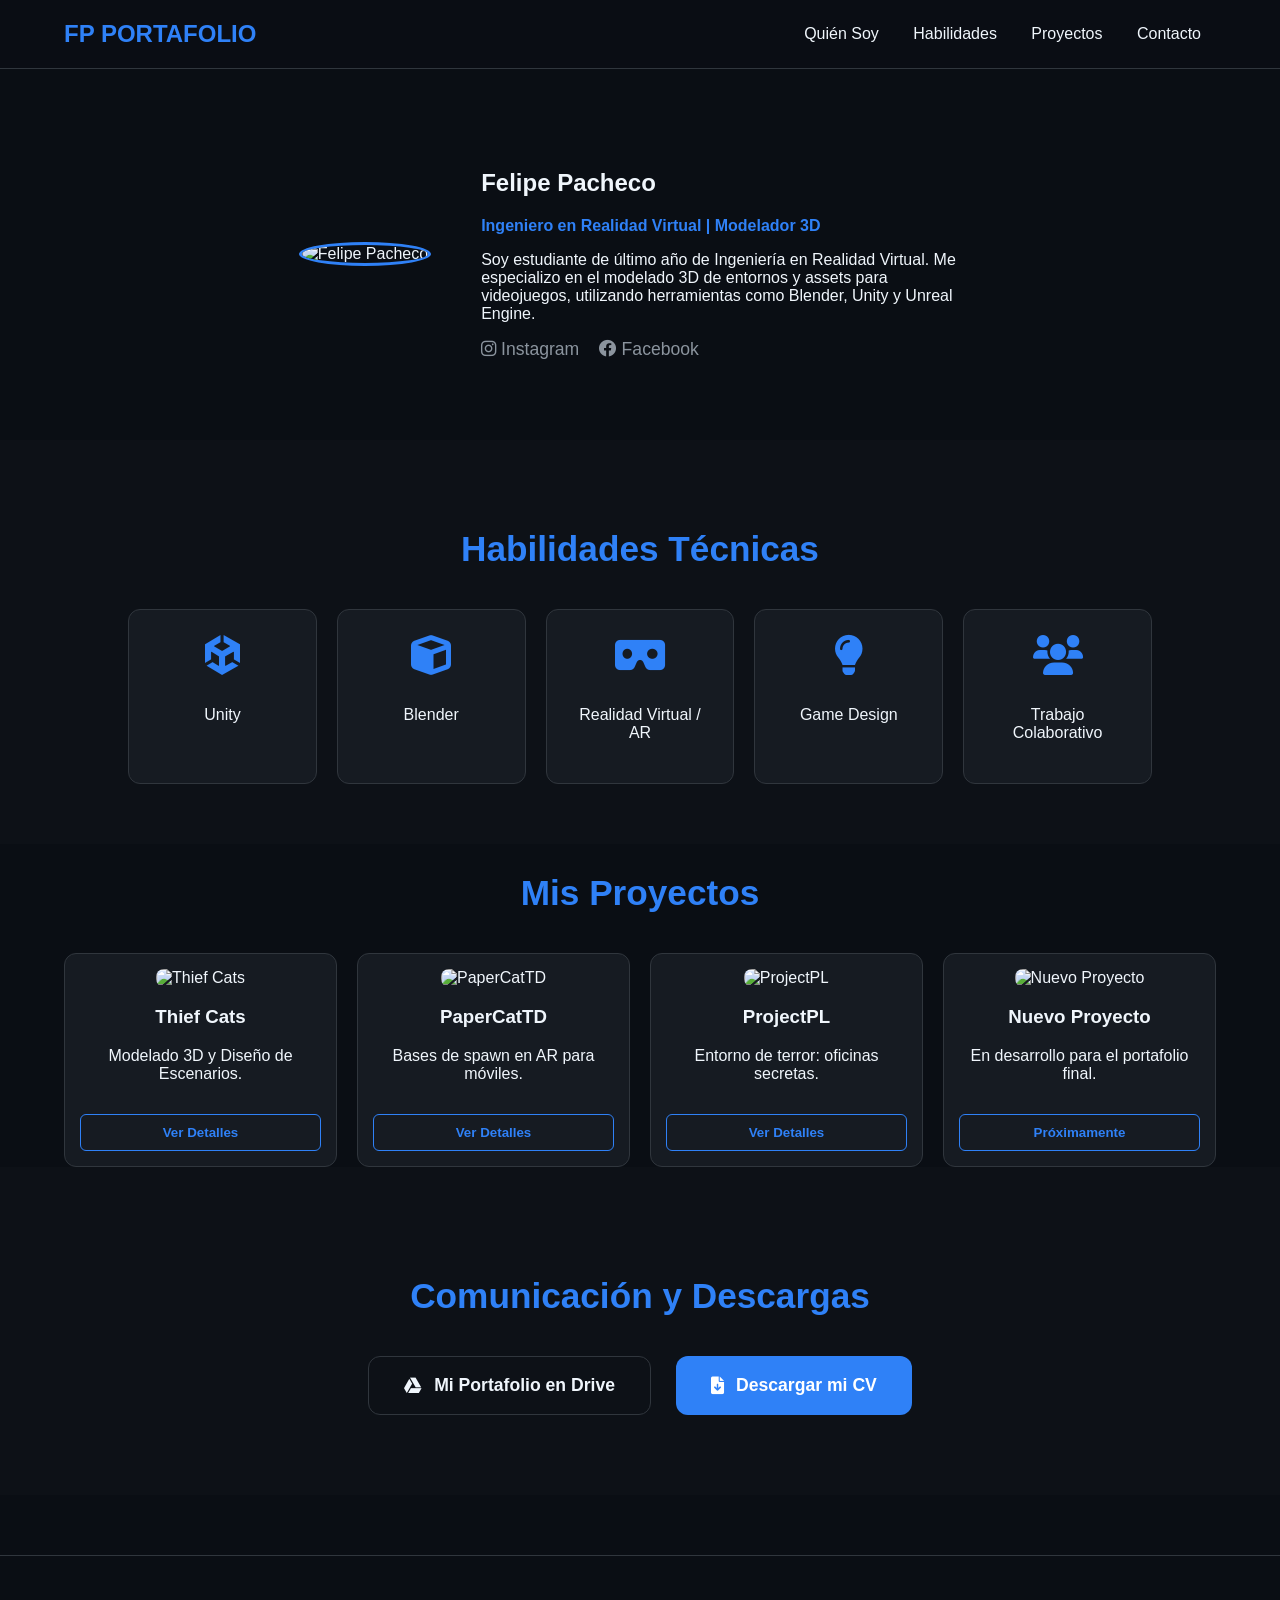
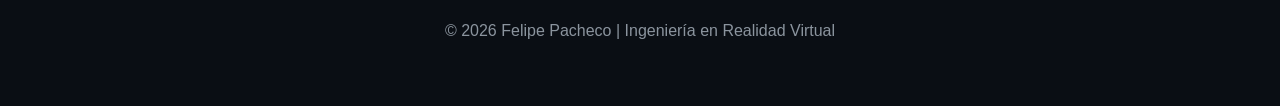
==== index.html @ 053b6bd6 "Update index.html" ====
<!DOCTYPE html>
<html lang="es">
<head>
    <meta charset="UTF-8">
    <meta name="viewport" content="width=device-width, initial-scale=1.0">
    <title>Felipe Pacheco | Portafolio VR</title>
    <link rel="stylesheet" href="Style.css">
    <link rel="stylesheet" href="https://cdnjs.cloudflare.com/ajax/libs/font-awesome/6.0.0/css/all.min.css">
</head>
<body>
    <header>
        <div class="Logo">FP PORTAFOLIO</div>
        <nav>
            <a href="#SobreMi">Quién Soy</a>
            <a href="#Habilidades">Habilidades</a>
            <a href="#Proyectos">Proyectos</a>
            <a href="#Recursos">Contacto</a>
        </nav>
    </header>

<main>
        <section id="SobreMi" class="contenedor">
            <div class="Izquierda">
                <img src="https://encrypted-tbn0.gstatic.com/images?q=tbn:ANd9GcRiE26ff46aKpfHCPy88HJkziodR9zd2jFhlg&s" alt="Felipe Pacheco" class="foto-perfil">
            </div>
            <div class="Derecha">
                <div class="Parrafos">
                    <h1>Felipe Pacheco</h1>
                    <p class="carrera">Ingeniero en Realidad Virtual | Modelador 3D</p>
                    <p class="detalle">
                        Soy estudiante de último año de Ingeniería en Realidad Virtual. 
                        Me especializo en el modelado 3D de entornos y assets para videojuegos, 
                        utilizando herramientas como Blender, Unity y Unreal Engine.
                    </p>
                </div>
                
                <div class="Botones-Redes">
                    <a href="https://www.instagram.com/" target="_blank"><i class="fab fa-instagram"></i> Instagram</a>
                    <a href="https://www.facebook.com/" target="_blank"><i class="fab fa-facebook"></i> Facebook</a>
                </div>
            </div>
        </section>

        <section id="Habilidades" class="seccion-oscura">
            <h2 class="titulo-seccion">Habilidades Técnicas</h2>
            <div class="grid-habilidades">
                <div class="habilidad-card"><i class="fab fa-unity"></i><p>Unity</p></div>
                <div class="habilidad-card"><i class="fas fa-cube"></i><p>Blender</p></div>
                <div class="habilidad-card"><i class="fas fa-vr-cardboard"></i><p>Realidad Virtual / AR</p></div>
                <div class="habilidad-card"><i class="fas fa-lightbulb"></i><p>Game Design</p></div>
                <div class="habilidad-card"><i class="fas fa-users"></i><p>Trabajo Colaborativo</p></div>
            </div>
        </section>

        <section id="Proyectos">
            <h2 class="titulo-seccion">Mis Proyectos</h2>
            <div class="container">
                <div class="perfil">
                    <img src="Imagenes/Captura de pantalla 2026-03-26 180715.png" alt="Thief Cats">
                    <h3>Thief Cats</h3>
                    <p>Modelado 3D y Diseño de Escenarios.</p>
                    <button onclick="abrirModal('modalThief')">Ver Detalles</button>
                </div>

                <div class="perfil">
                    <img src="Imagenes/WhatsApp Image 2025-09-01 at 21.03.42.jpeg" alt="PaperCatTD">
                    <h3>PaperCatTD</h3>
                    <p>Bases de spawn en AR para móviles.</p>
                    <button onclick="abrirModal('modalPaper')">Ver Detalles</button>
                </div>

                <div class="perfil">
                    <img src="Imagenes/5x9jNz.png" alt="ProjectPL">
                    <h3>ProjectPL</h3>
                    <p>Entorno de terror: oficinas secretas.</p>
                    <button onclick="abrirModal('modalPL')">Ver Detalles</button>
                </div>

                <div class="perfil">
                    <img src="https://via.placeholder.com/300x150?text=En+Desarrollo" alt="Nuevo Proyecto">
                    <h3>Nuevo Proyecto</h3>
                    <p>En desarrollo para el portafolio final.</p>
                    <button disabled>Próximamente</button>
                </div>
            </div>
        </section>

        <section id="Recursos" class="seccion-recursos">
            <h2 class="titulo-seccion">Comunicación y Descargas</h2>
            <div class="botones-finales">
                <a href="https://drive.google.com/drive/u/1/folders/1S4o37Oaivy128V7vzF1gxMGG1bp_LiuB" target="_blank" class="btn-recurso drive">
                    <i class="fab fa-google-drive"></i> Mi Portafolio en Drive
                </a>
                <a href="Tu_CV_Felipe_Pacheco.pdf" download class="btn-recurso cv">
                    <i class="fas fa-file-download"></i> Descargar mi CV
                </a>
            </div>
        </section>

        <div id="modalThief" class="modal">
            <div class="modal-contenido">
                <span class="cerrar" onclick="cerrarModal('modalThief')">&times;</span>
                <h3>Thief Cats</h3>
                <p><strong>Rol:</strong> Modelador 3D / Diseño de escenarios / Game Design</p>
                <p><strong>Herramientas:</strong> Blender, Unity</p>
                <p><strong>Descripción:</strong> Creación de objetos de interiores para entorno de juego online e integración en tiempo real.</p>
                <div class="galeria-modal">
                    <img src="Imagenes/Captura de pantalla 2026-03-26 180715.png" alt="Thief Cats Showcase">
                </div>
            </div>
        </div>

        <div id="modalPaper" class="modal">
            <div class="modal-contenido">
                <span class="cerrar" onclick="cerrarModal('modalPaper')">&times;</span>
                <h3>PaperCatTD</h3>
                <p><strong>Rol:</strong> Modelador 3D</p>
                <p><strong>Herramientas:</strong> Blender, Unity</p>
                <p><strong>Descripción:</strong> Creación de bases para aparición del jugador y enemigos en experiencia de AR de celular.</p>
                <div class="galeria-modal">
                    <img src="Imagenes/WhatsApp Image 2025-09-01 at 21.03.42.jpeg" alt="PaperCatTD Showcase">
                </div>
            </div>
        </div>

        <div id="modalPL" class="modal">
            <div class="modal-contenido">
                <span class="cerrar" onclick="cerrarModal('modalPL')">&times;</span>
                <h3>ProjectPL</h3>
                <p><strong>Rol:</strong> Modelador 3D / Diseño de escenarios / Game Design</p>
                <p><strong>Herramientas:</strong> Blender, Unity</p>
                <p><strong>Descripción:</strong> Creación de objetos de interiores para juego de terror con temática de instalaciones secretas.</p>
                <div class="galeria-modal">
                    <img src="Imagenes/5x9jNz.png" alt="ProjectPL Showcase">
                </div>
            </div>
        </div>
    </main>

    <footer>
        <p>© 2026 Felipe Pacheco | Ingeniería en Realidad Virtual</p>
    </footer>

    <script>
        function abrirModal(id) { document.getElementById(id).style.display = "block"; }
        function cerrarModal(id) { document.getElementById(id).style.display = "none"; }
        window.onclick = function(event) { if (event.target.className === 'modal') { event.target.style.display = "none"; } }
    </script>
</body>
</html>
---- Style.css ----
:root {
    --fondo: #0a0e14;
    --tarjeta: #161b22;
    --primario: #2f81f7; 
    --texto: #f0f6fc;
    --texto-dim: #8b949e;
    --exito: #238636;
}

body {
    font-family: 'Segoe UI', Arial, sans-serif;
    margin: 0; padding: 0;
    background-color: var(--fondo); color: var(--texto);
    scroll-behavior: smooth;
}

header {
    background-color: rgba(10, 14, 20, 0.9);
    padding: 20px 5%; display: flex; justify-content: space-between; align-items: center;
    border-bottom: 1px solid #30363d; position: sticky; top: 0; z-index: 1000;
}

header .Logo { font-size: 1.5em; font-weight: bold; color: var(--primario); }
nav a { text-decoration: none; color: var(--texto); padding: 0 15px; font-weight: 500; }
nav a:hover { color: var(--primario); }

/* SECCIÓN PRESENTACIÓN */
.contenedor { display: flex; align-items: center; justify-content: center; gap: 50px; padding: 80px 10%; flex-wrap: wrap; }
.Izquierda .foto-perfil { width: 180px; height: 180px; border-radius: 50%; border: 3px solid var(--primario); object-fit: cover; }
.Derecha { max-width: 500px; }
.carrera { color: var(--primario); font-weight: bold; margin: 10px 0; }
.Botones-Redes a { color: var(--texto-dim); margin-right: 15px; text-decoration: none; font-size: 1.1em; transition: 0.3s; }
.Botones-Redes a:hover { color: var(--primario); }

/* SECCIÓN HABILIDADES */
.seccion-oscura { background-color: #0d1117; padding: 60px 10%; }
.grid-habilidades { display: grid; grid-template-columns: repeat(auto-fit, minmax(120px, 1fr)); gap: 20px; }
.habilidad-card { background: var(--tarjeta); padding: 25px; border-radius: 12px; text-align: center; border: 1px solid #30363d; }
.habilidad-card i { font-size: 2.5em; color: var(--primario); margin-bottom: 15px; }

/* PROYECTOS */
.titulo-seccion { text-align: center; margin-bottom: 40px; font-size: 2.2em; color: var(--primario); }
.container { display: grid; grid-template-columns: repeat(auto-fit, minmax(220px, 1fr)); gap: 20px; padding: 0 5%; max-width: 1200px; margin: 0 auto; }
.perfil { background: var(--tarjeta); border-radius: 12px; padding: 15px; text-align: center; border: 1px solid #30363d; transition: 0.3s; }
.perfil:hover { border-color: var(--primario); transform: translateY(-5px); }
.perfil img { width: 100%; height: 140px; object-fit: cover; border-radius: 8px; }
.perfil button { background: transparent; border: 1px solid var(--primario); color: var(--primario); padding: 10px; border-radius: 6px; cursor: pointer; width: 100%; margin-top: 15px; font-weight: bold; }

/* SECCIÓN RECURSOS FINALES */
.seccion-recursos { padding: 80px 10%; text-align: center; background: #0d1117; }
.botones-finales { display: flex; justify-content: center; gap: 25px; flex-wrap: wrap; margin-top: 30px; }
.btn-recurso { padding: 18px 35px; border-radius: 12px; text-decoration: none; font-weight: bold; font-size: 1.1em; display: flex; align-items: center; gap: 12px; transition: 0.3s; }
.drive { background: transparent; border: 1px solid #30363d; color: var(--texto); }
.drive:hover { border-color: var(--primario); background: #1c2128; }
.cv { background: var(--primario); color: white; border: none; }
.cv:hover { background: #1a66d6; box-shadow: 0 5px 15px rgba(47, 129, 247, 0.4); }

/* MODALES */
.modal { display: none; position: fixed; z-index: 2000; left: 0; top: 0; width: 100%; height: 100%; background-color: rgba(0,0,0,0.85); }
.modal-contenido { background-color: var(--tarjeta); margin: 8% auto; padding: 40px; border: 1px solid var(--primario); width: 60%; border-radius: 15px; position: relative; }
.modal-contenido h3 { color: var(--primario); margin-top: 0; }
.cerrar { position: absolute; right: 25px; top: 15px; color: var(--texto-dim); font-size: 30px; cursor: pointer; }

footer { text-align: center; padding: 50px; color: var(--texto-dim); border-top: 1px solid #30363d; margin-top: 60px; }
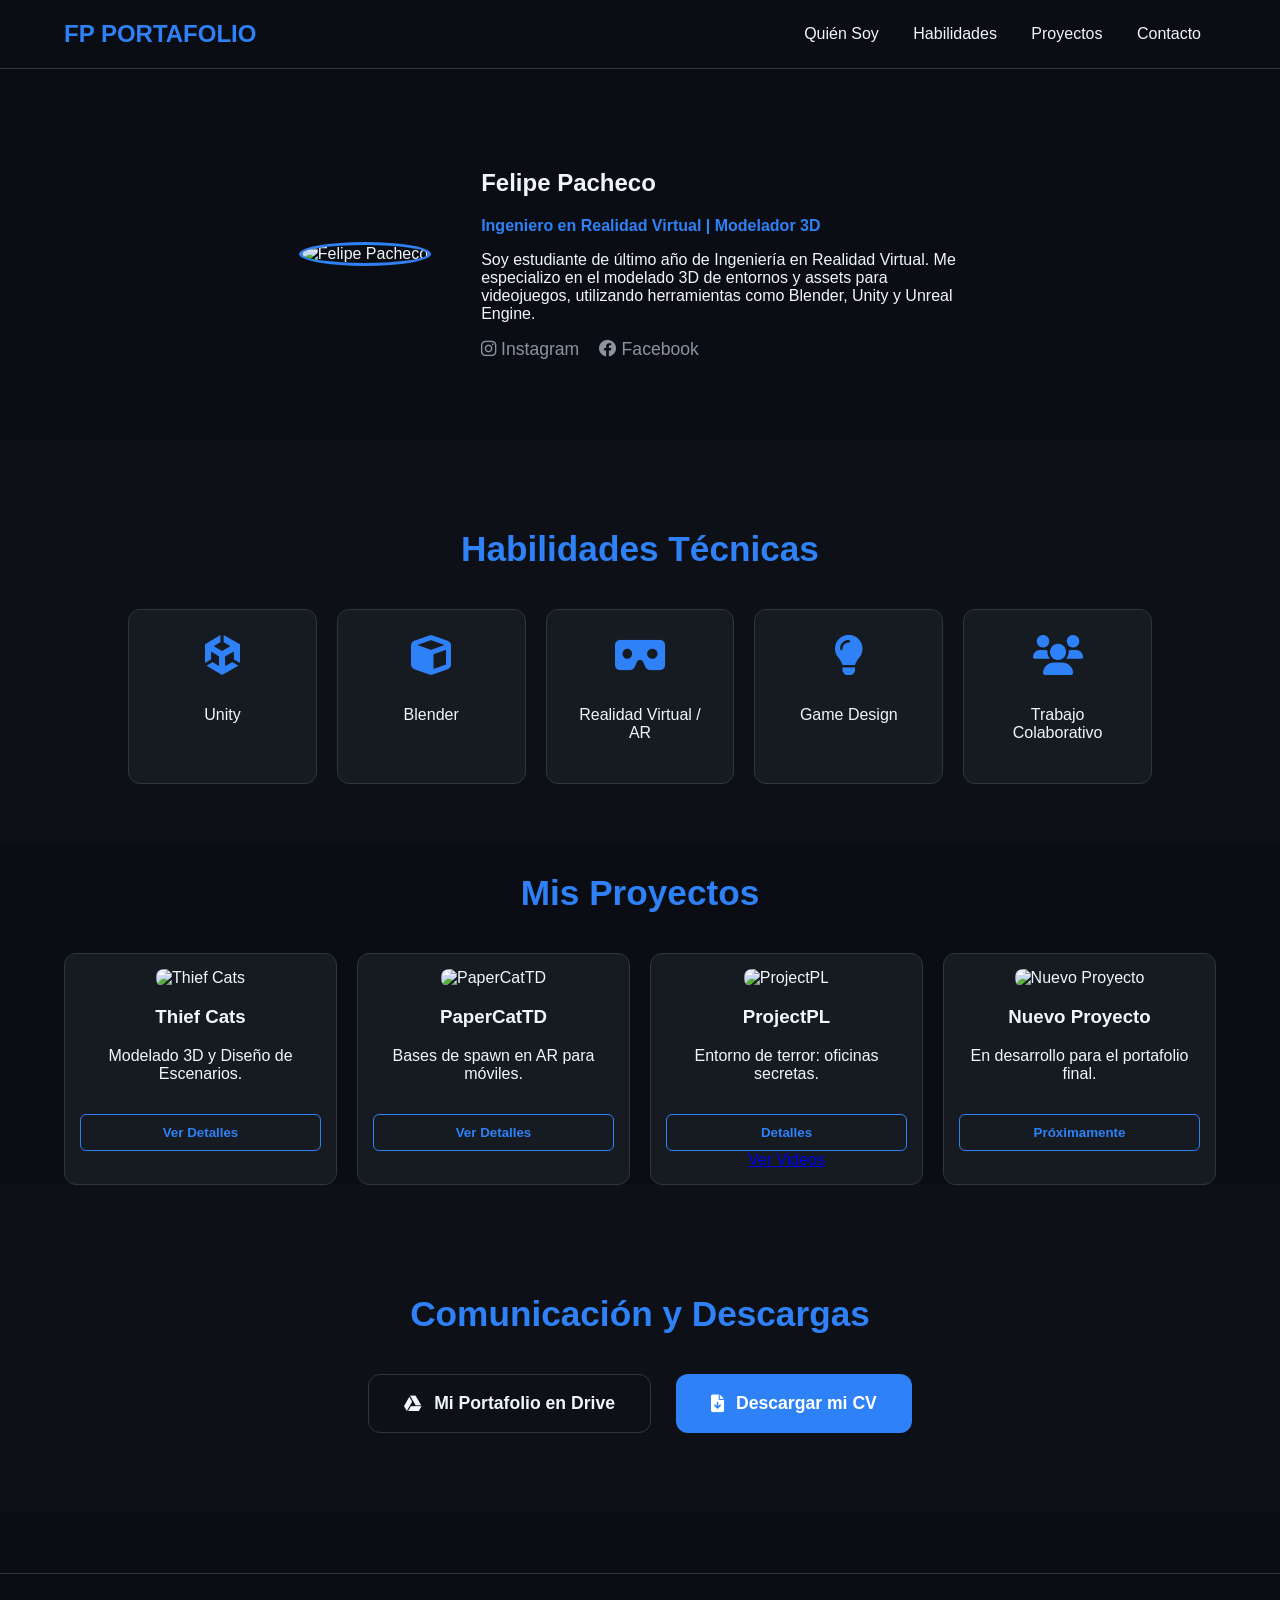
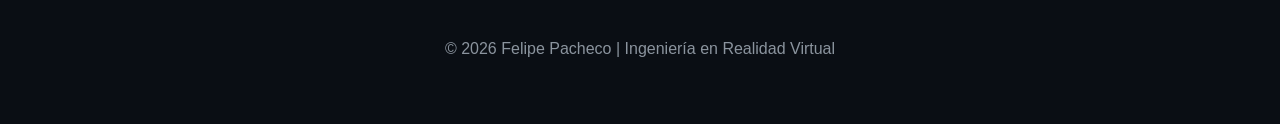
==== commit 65ceb6f3: "Update index.html" ====
--- a/index.html
+++ b/index.html
@@ -73,7 +73,10 @@
                     <img src="Imagenes/5x9jNz.png" alt="ProjectPL">
                     <h3>ProjectPL</h3>
                     <p>Entorno de terror: oficinas secretas.</p>
-                    <button onclick="abrirModal('modalPL')">Ver Detalles</button>
+                    <div class="grupo-botones">
+                    <button onclick="abrirModal('modalPL')">Detalles</button>
+                    <a href="TU_LINK_DE_DRIVE_AQUI" target="_blank" class="btn-video">Ver Videos</a>
+                    </div>
                 </div>
 
                 <div class="perfil">
@@ -106,6 +109,9 @@
                 <p><strong>Descripción:</strong> Creación de objetos de interiores para entorno de juego online e integración en tiempo real.</p>
                 <div class="galeria-modal">
                     <img src="Imagenes/Captura de pantalla 2026-03-26 180715.png" alt="Thief Cats Showcase">
+                    <img src="Imagenes/Captura de pantalla 2026-03-18 202646.png" alt="Thief Cats Showcase2">
+                    <img src="Imagenes/Captura de pantalla 2026-03-18 202704.png" alt="Thief Cats Showcase3">
+                    <img src="Imagenes/Captura de pantalla 2026-03-18 202713.png" alt="Thief Cats Showcase4">
                 </div>
             </div>
         </div>
@@ -119,6 +125,9 @@
                 <p><strong>Descripción:</strong> Creación de bases para aparición del jugador y enemigos en experiencia de AR de celular.</p>
                 <div class="galeria-modal">
                     <img src="Imagenes/WhatsApp Image 2025-09-01 at 21.03.42.jpeg" alt="PaperCatTD Showcase">
+                    <img src="Imagenes/Torre 2.png" alt="PaperCatTD Showcase">
+                    <img src="Imagenes/New cast 1.png" alt="PaperCatTD Showcase">
+                    <img src="Imagenes/castillo 2F.PNG" alt="PaperCatTD Showcase">
                 </div>
             </div>
         </div>
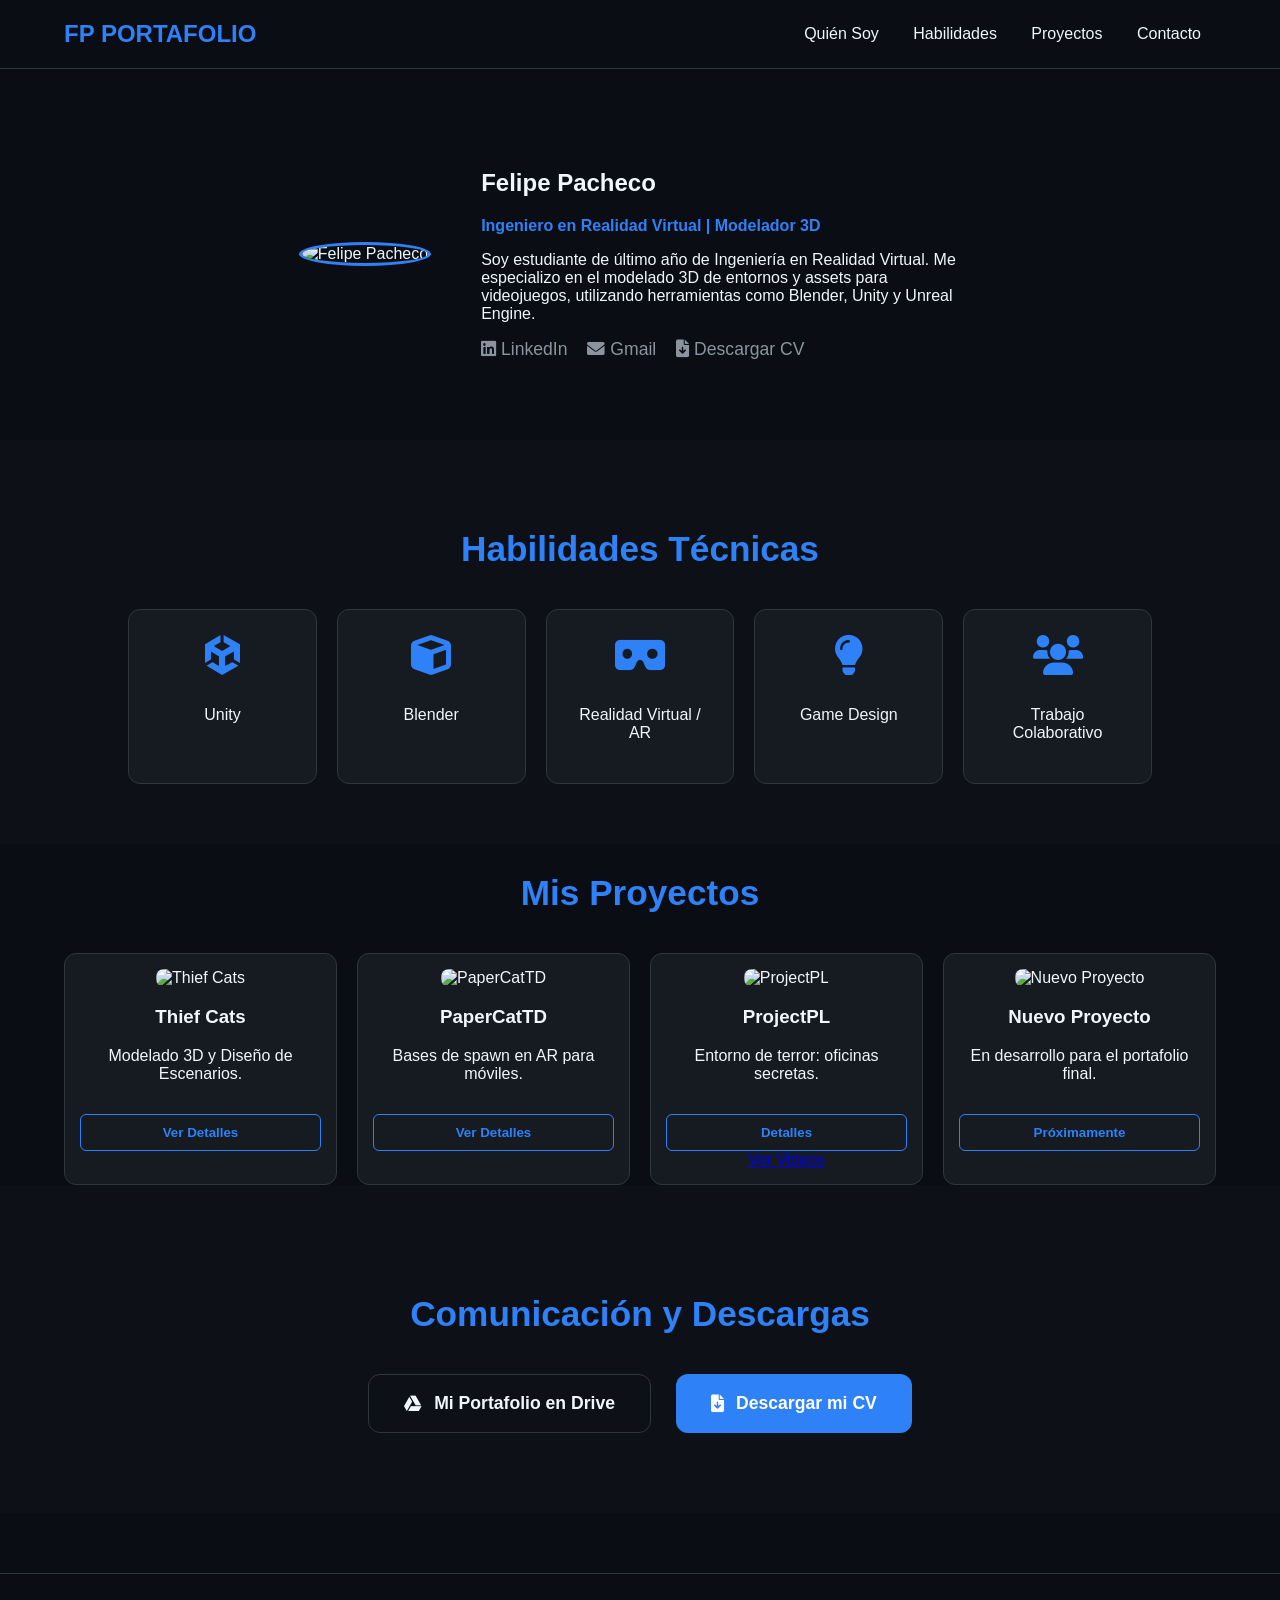
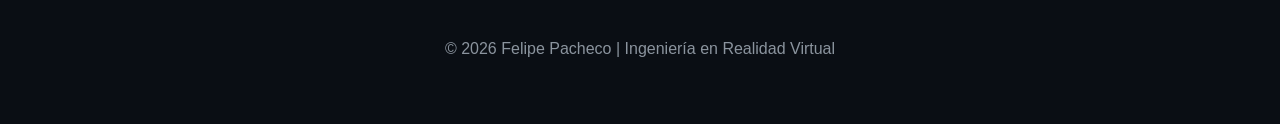
==== commit 2d2dda70: "Update index.html" ====
--- a/index.html
+++ b/index.html
@@ -35,9 +35,18 @@
                 </div>
                 
                 <div class="Botones-Redes">
-                    <a href="https://www.instagram.com/" target="_blank"><i class="fab fa-instagram"></i> Instagram</a>
-                    <a href="https://www.facebook.com/" target="_blank"><i class="fab fa-facebook"></i> Facebook</a>
-                </div>
+    <a href="TU_LINK_DE_LINKEDIN_AQUI" target="_blank">
+        <i class="fab fa-linkedin"></i> LinkedIn
+    </a>
+    
+    <a href="mailto:TU_CORREO@gmail.com">
+        <i class="fas fa-envelope"></i> Gmail
+    </a>
+    
+    <a href="Tu_CV_Felipe_Pacheco.pdf" download class="btn-cv-inicio">
+        <i class="fas fa-file-download"></i> Descargar CV
+    </a>
+</div>
             </div>
         </section>
 
@@ -75,7 +84,7 @@
                     <p>Entorno de terror: oficinas secretas.</p>
                     <div class="grupo-botones">
                     <button onclick="abrirModal('modalPL')">Detalles</button>
-                    <a href="TU_LINK_DE_DRIVE_AQUI" target="_blank" class="btn-video">Ver Videos</a>
+                    <a href="https://drive.google.com/drive/u/1/folders/1F8bikoxgRCJIQ677cDErYWjtWIWwsTc8" target="_blank" class="btn-video">Ver Videos</a>
                     </div>
                 </div>
 
@@ -141,6 +150,9 @@
                 <p><strong>Descripción:</strong> Creación de objetos de interiores para juego de terror con temática de instalaciones secretas.</p>
                 <div class="galeria-modal">
                     <img src="Imagenes/5x9jNz.png" alt="ProjectPL Showcase">
+                    <img src="Imagenes/WhatsApp Image 2026-03-18 at 21.21.32.jpeg" alt="ProjectPL Showcase2">
+                    <img src="Imagenes/WhatsApp Image 2026-03-18 at 21.21.32 (1).jpeg" alt="ProjectPL Showcase3">
+                    <img src="Imagenes/WhatsApp Image 2026-03-18 at 21.05.53.jpeg" alt="ProjectPL Showcase4">
                 </div>
             </div>
         </div>
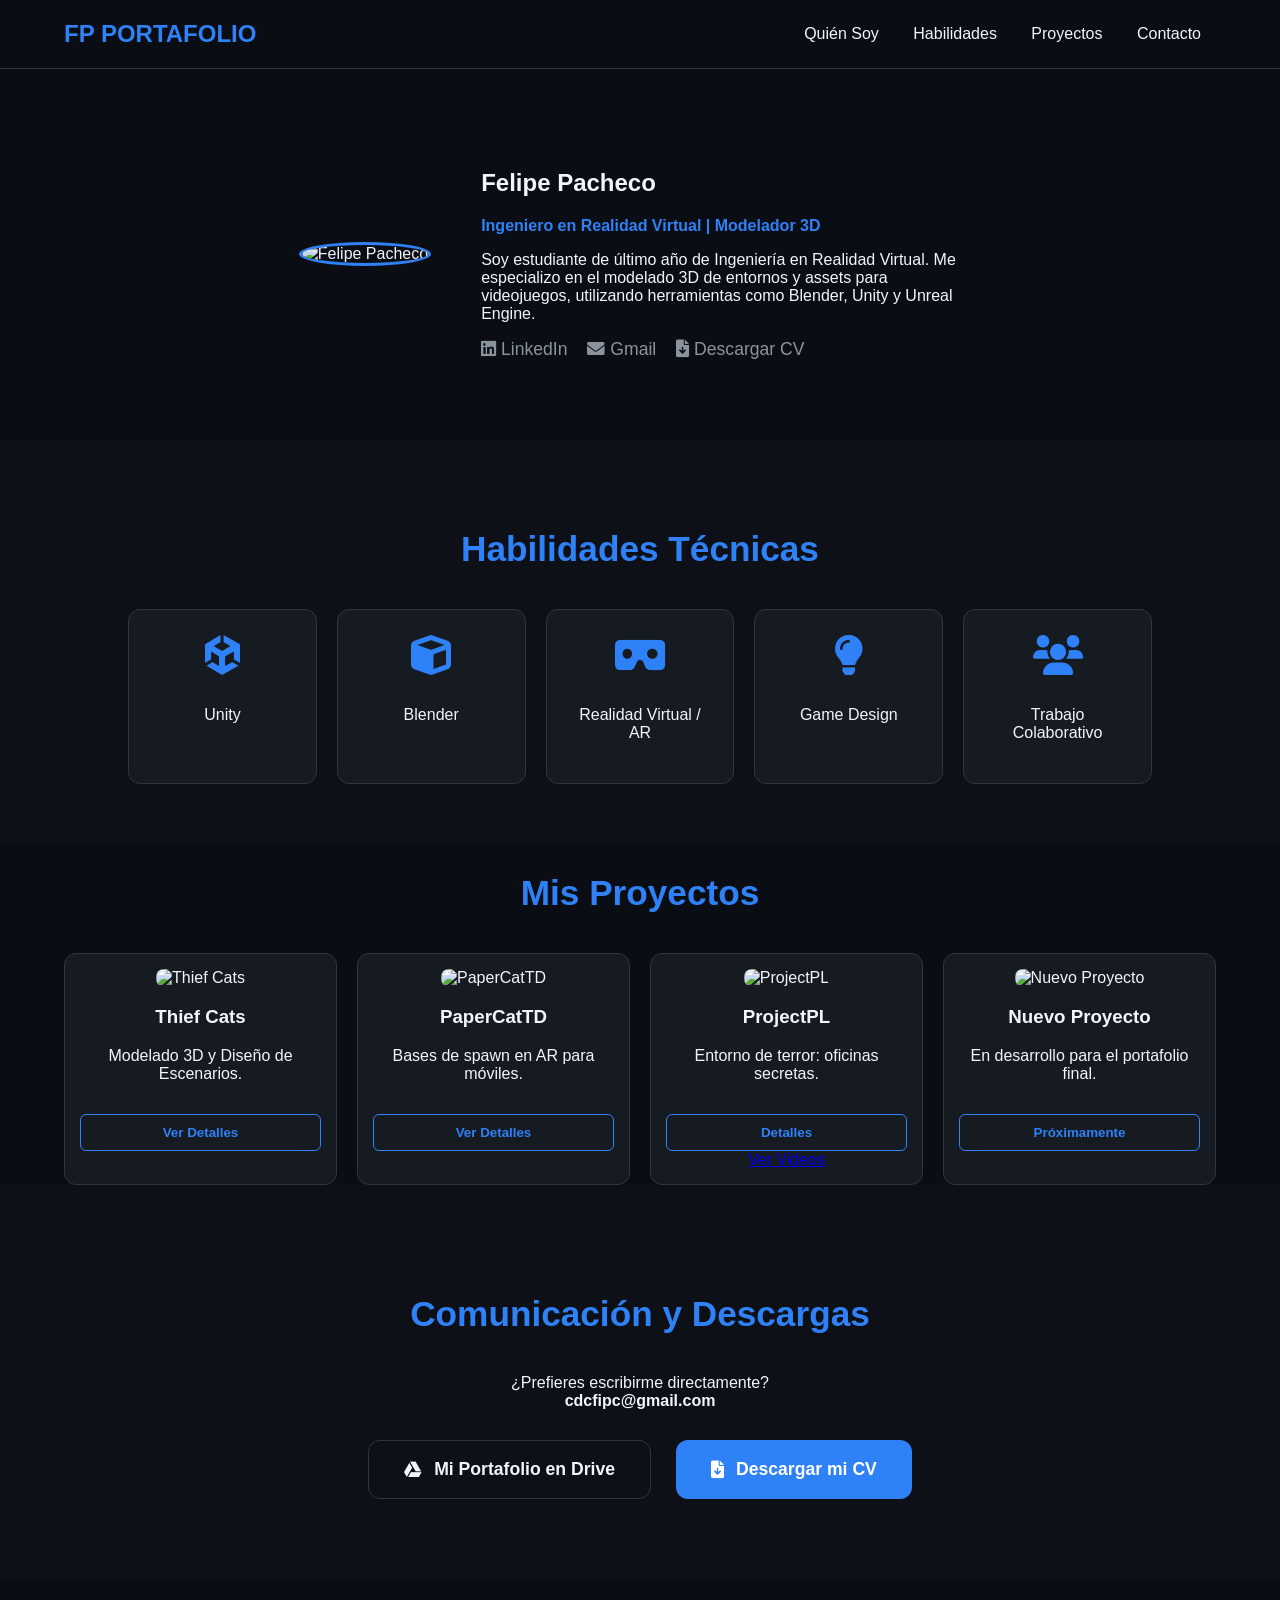
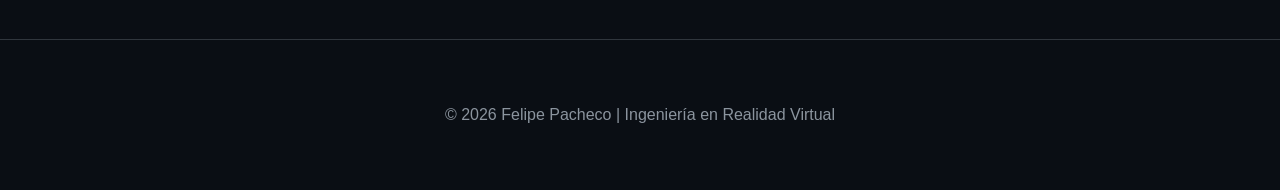
==== commit 5b107f20: "Update index.html" ====
--- a/index.html
+++ b/index.html
@@ -34,19 +34,19 @@
                     </p>
                 </div>
                 
-                <div class="Botones-Redes">
-    <a href="TU_LINK_DE_LINKEDIN_AQUI" target="_blank">
-        <i class="fab fa-linkedin"></i> LinkedIn
-    </a>
+               <div class="Botones-Redes">
+                <a href="https://www.linkedin.com/in/felipe-pacheco-c%C3%A1ceres-8431aa392/" target="_blank">
+                <i class="fab fa-linkedin"></i> LinkedIn
+                </a>
     
-    <a href="mailto:TU_CORREO@gmail.com">
-        <i class="fas fa-envelope"></i> Gmail
-    </a>
+                <a href="mailto:cdcfipc@gmail.com" title="Escríbeme a: cdcfipc@gmail.com">
+                <i class="fas fa-envelope"></i> Gmail
+                </a>
     
-    <a href="Tu_CV_Felipe_Pacheco.pdf" download class="btn-cv-inicio">
-        <i class="fas fa-file-download"></i> Descargar CV
-    </a>
-</div>
+                <a href="Curriculum Felipe Pacheco.pdf" download class="btn-cv-inicio">
+                <i class="fas fa-file-download"></i> Descargar CV
+                </a>
+            </div>
             </div>
         </section>
 
@@ -98,16 +98,23 @@
         </section>
 
         <section id="Recursos" class="seccion-recursos">
-            <h2 class="titulo-seccion">Comunicación y Descargas</h2>
-            <div class="botones-finales">
-                <a href="https://drive.google.com/drive/u/1/folders/1S4o37Oaivy128V7vzF1gxMGG1bp_LiuB" target="_blank" class="btn-recurso drive">
-                    <i class="fab fa-google-drive"></i> Mi Portafolio en Drive
-                </a>
-                <a href="Tu_CV_Felipe_Pacheco.pdf" download class="btn-recurso cv">
-                    <i class="fas fa-file-download"></i> Descargar mi CV
-                </a>
-            </div>
-        </section>
+    <h2 class="titulo-seccion">Comunicación y Descargas</h2>
+    
+    <div class="contacto-directo">
+        <p>¿Prefieres escribirme directamente? <br> 
+           <strong>cdcfipc@gmail.com</strong>
+        </p>
+    </div>
+
+    <div class="botones-finales">
+        <a href="https://drive.google.com/drive/u/1/folders/1S4o37Oaivy128V7vzF1gxMGG1bp_LiuB" target="_blank" class="btn-recurso drive">
+            <i class="fab fa-google-drive"></i> Mi Portafolio en Drive
+        </a>
+        <a href="Curriculum Felipe Pacheco.pdf" download class="btn-recurso cv">
+            <i class="fas fa-file-download"></i> Descargar mi CV
+        </a>
+    </div>
+</section>
 
         <div id="modalThief" class="modal">
             <div class="modal-contenido">
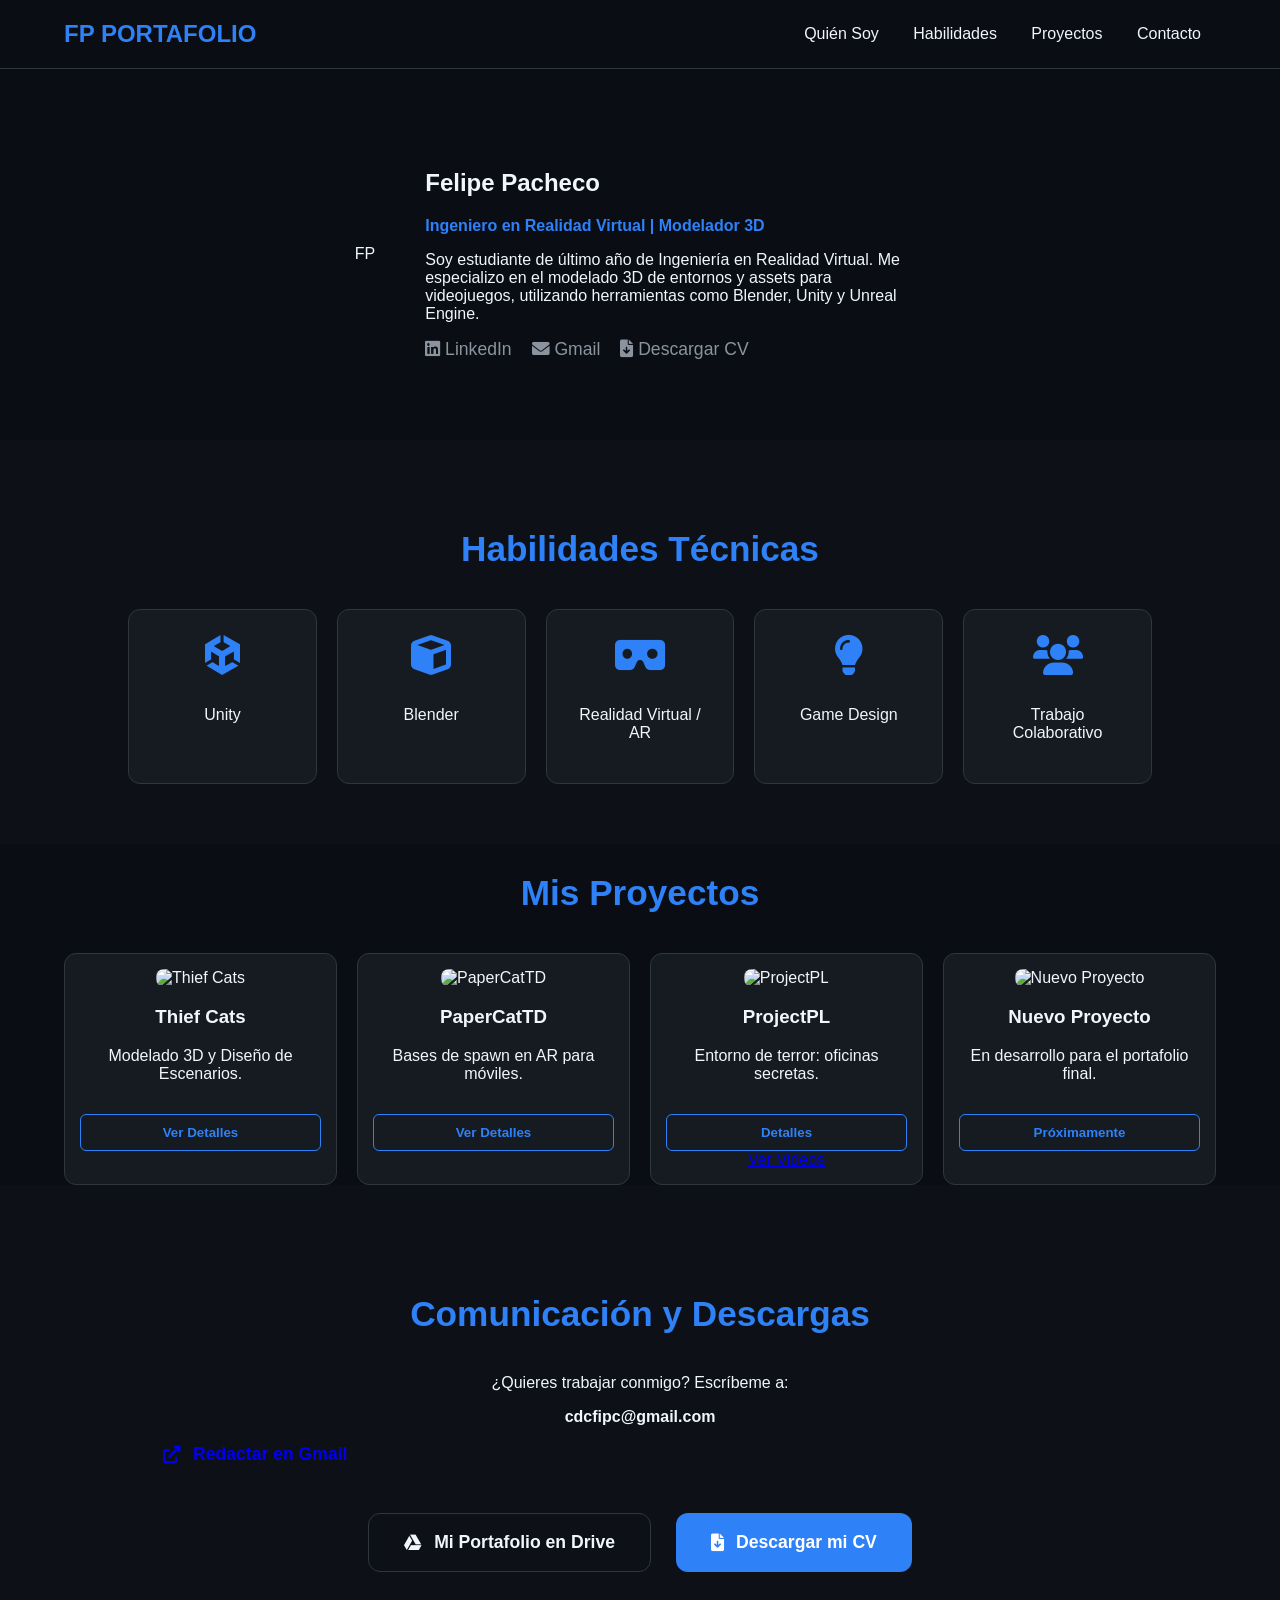
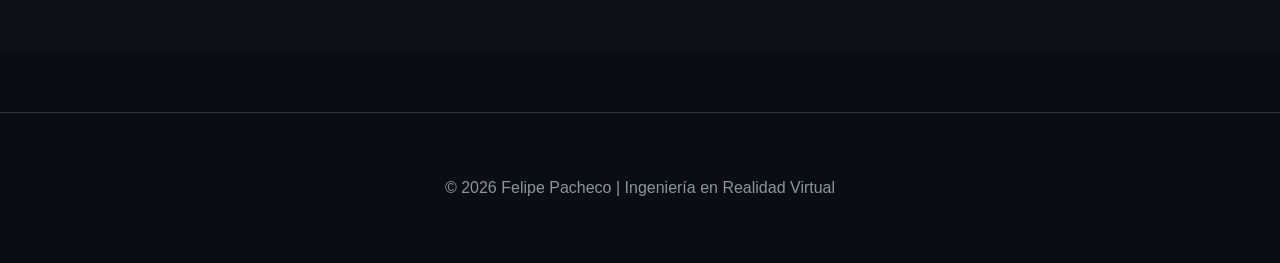
==== commit 21ffaddf: "Update index.html" ====
--- a/index.html
+++ b/index.html
@@ -21,7 +21,7 @@
 <main>
         <section id="SobreMi" class="contenedor">
             <div class="Izquierda">
-                <img src="https://encrypted-tbn0.gstatic.com/images?q=tbn:ANd9GcRiE26ff46aKpfHCPy88HJkziodR9zd2jFhlg&s" alt="Felipe Pacheco" class="foto-perfil">
+                <div class="avatar-temporal">FP</div>
             </div>
             <div class="Derecha">
                 <div class="Parrafos">
@@ -39,7 +39,7 @@
                 <i class="fab fa-linkedin"></i> LinkedIn
                 </a>
     
-                <a href="mailto:cdcfipc@gmail.com" title="Escríbeme a: cdcfipc@gmail.com">
+                <a href="https://mail.google.com/mail/?view=cm&fs=1&to=cdcfipc@gmail.com&su=Contacto%20desde%20Portafolio" target="_blank">
                 <i class="fas fa-envelope"></i> Gmail
                 </a>
     
@@ -101,9 +101,12 @@
     <h2 class="titulo-seccion">Comunicación y Descargas</h2>
     
     <div class="contacto-directo">
-        <p>¿Prefieres escribirme directamente? <br> 
-           <strong>cdcfipc@gmail.com</strong>
-        </p>
+        <p>¿Quieres trabajar conmigo? Escríbeme a:</p>
+        <strong>cdcfipc@gmail.com</strong>
+        <br>
+        <a href="https://mail.google.com/mail/?view=cm&fs=1&to=cdcfipc@gmail.com&su=Consulta%20Portafolio" target="_blank" class="btn-recurso gmail-web">
+            <i class="fas fa-external-link-alt"></i> Redactar en Gmail
+        </a>
     </div>
 
     <div class="botones-finales">
